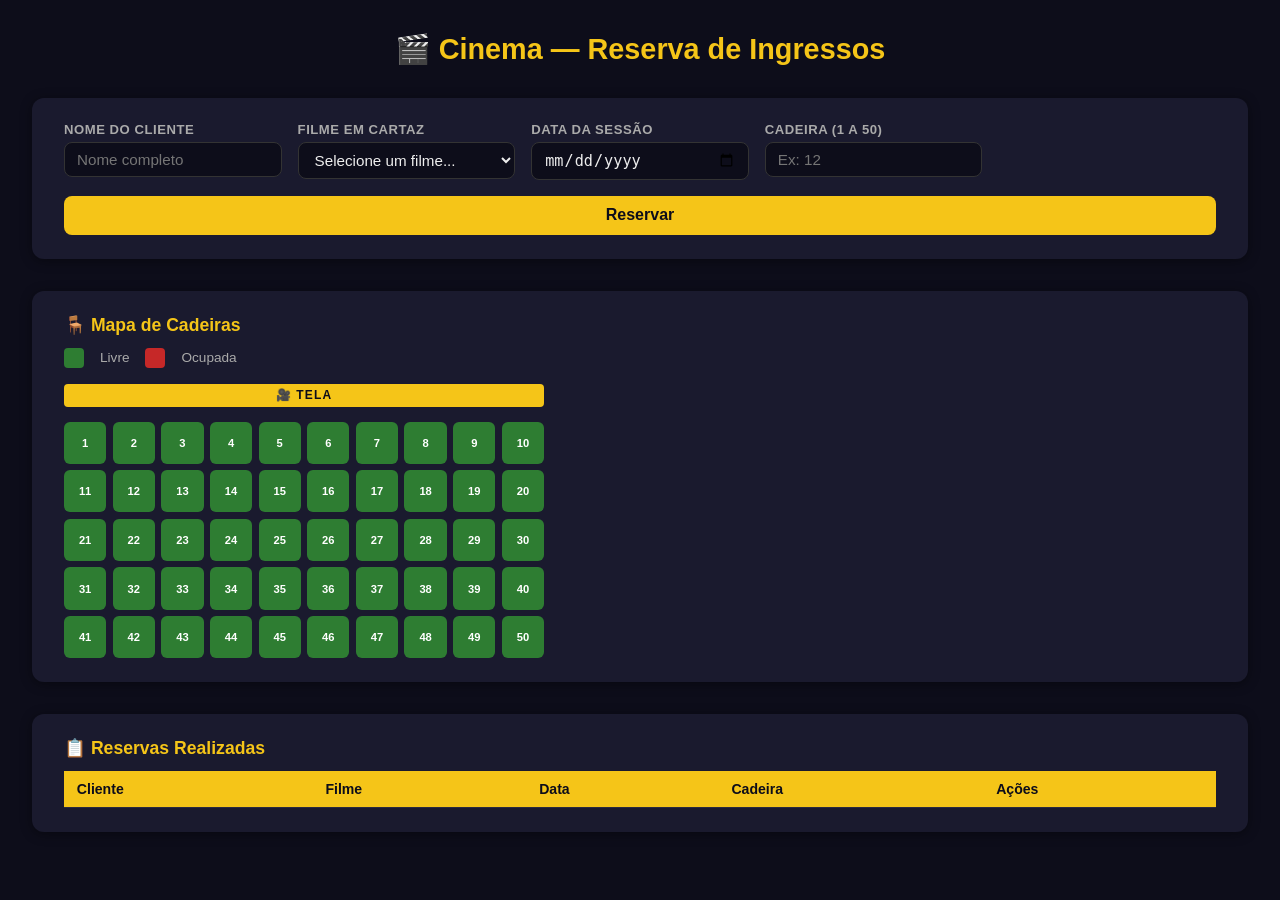
==== atividade 13/index.html @ d54ff1d9 "feat: adiciona atividade 13 - reserva de cinema" ====
<!DOCTYPE html>
<html lang="pt-BR">
<head>
  <meta charset="UTF-8" />
  <meta name="viewport" content="width=device-width, initial-scale=1.0"/>
  <title>Cinema — Reserva de Ingressos</title>
  <link rel="stylesheet" href="style.css" />
</head>
<body>

  <h1>🎬 Cinema — Reserva de Ingressos</h1>

  <!-- ===== FORMULÁRIO DE RESERVA ===== -->
  <form id="form-reserva">
    <div class="form-group">
      <label for="nome">Nome do Cliente</label>
      <input type="text" id="nome" placeholder="Nome completo" required />
    </div>

    <div class="form-group">
      <label for="filme">Filme em Cartaz</label>
      <select id="filme" required>
        <option value="">Selecione um filme...</option>
        <option value="Missão Impossível 8">Missão Impossível 8</option>
        <option value="Deadpool & Wolverine">Deadpool & Wolverine</option>
        <option value="Duna: Parte 2">Duna: Parte 2</option>
        <option value="Divertida Mente 2">Divertida Mente 2</option>
        <option value="Alien: Romulus">Alien: Romulus</option>
      </select>
    </div>

    <div class="form-group">
      <label for="data">Data da Sessão</label>
      <input type="date" id="data" required />
    </div>

    <div class="form-group">
      <label for="cadeira">Cadeira (1 a 50)</label>
      <input type="number" id="cadeira" placeholder="Ex: 12" min="1" max="50" required />
    </div>

    <button type="button" class="btn-reservar" id="btn-reservar">Reservar</button>
  </form>

  <!-- ===== MAPA DE CADEIRAS ===== -->
  <div class="mapa-wrapper">
    <h2>🪑 Mapa de Cadeiras</h2>
    <p class="legenda">
      <span class="leg leg-livre"></span> Livre
      <span class="leg leg-ocupada"></span> Ocupada
    </p>
    <div id="mapa-cadeiras"></div>
  </div>

  <!-- ===== TABELA DE RESERVAS ===== -->
  <div class="table-wrapper">
    <h2>📋 Reservas Realizadas</h2>
    <table id="tabela-reservas">
      <thead>
        <tr>
          <th>Cliente</th>
          <th>Filme</th>
          <th>Data</th>
          <th>Cadeira</th>
          <th>Ações</th>
        </tr>
      </thead>
      <tbody id="tbody-reservas"></tbody>
    </table>
  </div>

  <script src="script.js"></script>
</body>
</html>
---- atividade 13/style.css ----
/* ===== RESET & BASE ===== */
*, *::before, *::after {
  box-sizing: border-box;
  margin: 0;
  padding: 0;
}

body {
  font-family: 'Segoe UI', Tahoma, Geneva, Verdana, sans-serif;
  background: #0d0d1a;
  color: #eee;
  padding: 2rem;
  display: flex;
  flex-direction: column;
  gap: 2rem;
}

h1 {
  text-align: center;
  color: #f5c518;
  font-size: 1.8rem;
}

h2 {
  font-size: 1.1rem;
  color: #f5c518;
  margin-bottom: 0.75rem;
}

/* ===== FORMULÁRIO ===== */
form {
  background: #1a1a2e;
  border-radius: 12px;
  padding: 1.5rem 2rem;
  box-shadow: 0 2px 12px rgba(0,0,0,0.4);
  display: grid;
  grid-template-columns: repeat(auto-fit, minmax(200px, 1fr));
  gap: 1rem;
}

.form-group {
  display: flex;
  flex-direction: column;
  gap: 0.3rem;
}

label {
  font-size: 0.82rem;
  font-weight: 600;
  color: #aaa;
  text-transform: uppercase;
  letter-spacing: 0.04em;
}

input,
select {
  padding: 0.5rem 0.75rem;
  border: 1px solid #333;
  border-radius: 8px;
  font-size: 0.95rem;
  background: #0d0d1a;
  color: #eee;
  outline: none;
  transition: border-color 0.2s;
}

input:focus,
select:focus {
  border-color: #f5c518;
}

.btn-reservar {
  grid-column: 1 / -1;
  padding: 0.65rem;
  background: #f5c518;
  color: #0d0d1a;
  border: none;
  border-radius: 8px;
  font-size: 1rem;
  font-weight: 700;
  cursor: pointer;
  transition: background 0.2s;
}

.btn-reservar:hover {
  background: #d4a800;
}

/* ===== MAPA DE CADEIRAS ===== */
.mapa-wrapper {
  background: #1a1a2e;
  border-radius: 12px;
  padding: 1.5rem 2rem;
  box-shadow: 0 2px 12px rgba(0,0,0,0.4);
}

.legenda {
  display: flex;
  align-items: center;
  gap: 1rem;
  font-size: 0.85rem;
  color: #aaa;
  margin-bottom: 1rem;
}

.leg {
  display: inline-block;
  width: 20px;
  height: 20px;
  border-radius: 4px;
}

.leg-livre   { background: #2e7d32; }
.leg-ocupada { background: #c62828; }

#mapa-cadeiras {
  display: grid;
  grid-template-columns: repeat(10, 1fr);
  gap: 0.4rem;
  max-width: 480px;
}

/* Cada cadeira é um botão */
.cadeira {
  aspect-ratio: 1;
  border: none;
  border-radius: 6px;
  font-size: 0.7rem;
  font-weight: 700;
  cursor: pointer;
  background: #2e7d32;
  color: #fff;
  transition: transform 0.1s, opacity 0.2s;
}

.cadeira:hover {
  transform: scale(1.1);
  opacity: 0.85;
}

.cadeira.ocupada {
  background: #c62828;
  cursor: not-allowed;
}

/* Tela do cinema */
.tela {
  grid-column: 1 / -1;
  text-align: center;
  background: #f5c518;
  color: #0d0d1a;
  border-radius: 4px;
  padding: 0.3rem;
  font-size: 0.75rem;
  font-weight: 700;
  letter-spacing: 0.1em;
  margin-bottom: 0.5rem;
}

/* ===== TABELA ===== */
.table-wrapper {
  background: #1a1a2e;
  border-radius: 12px;
  padding: 1.5rem 2rem;
  box-shadow: 0 2px 12px rgba(0,0,0,0.4);
  overflow-x: auto;
}

table {
  width: 100%;
  border-collapse: collapse;
  font-size: 0.88rem;
}

thead tr {
  background: #f5c518;
  color: #0d0d1a;
}

th, td {
  padding: 0.6rem 0.8rem;
  text-align: left;
  border-bottom: 1px solid #2a2a3e;
  white-space: nowrap;
}

tbody tr:hover {
  background: #22223a;
}

/* ===== BOTÕES DE AÇÃO ===== */
.btn-editar,
.btn-excluir {
  padding: 0.3rem 0.7rem;
  border: none;
  border-radius: 6px;
  font-size: 0.8rem;
  font-weight: 600;
  cursor: pointer;
  margin-right: 4px;
  transition: opacity 0.2s;
}

.btn-editar  { background: #f5a623; color: #fff; }
.btn-excluir { background: #e53935; color: #fff; }

.btn-editar:hover,
.btn-excluir:hover {
  opacity: 0.8;
}

/* ===== RESPONSIVO ===== */
@media (max-width: 500px) {
  #mapa-cadeiras { grid-template-columns: repeat(5, 1fr); }
}
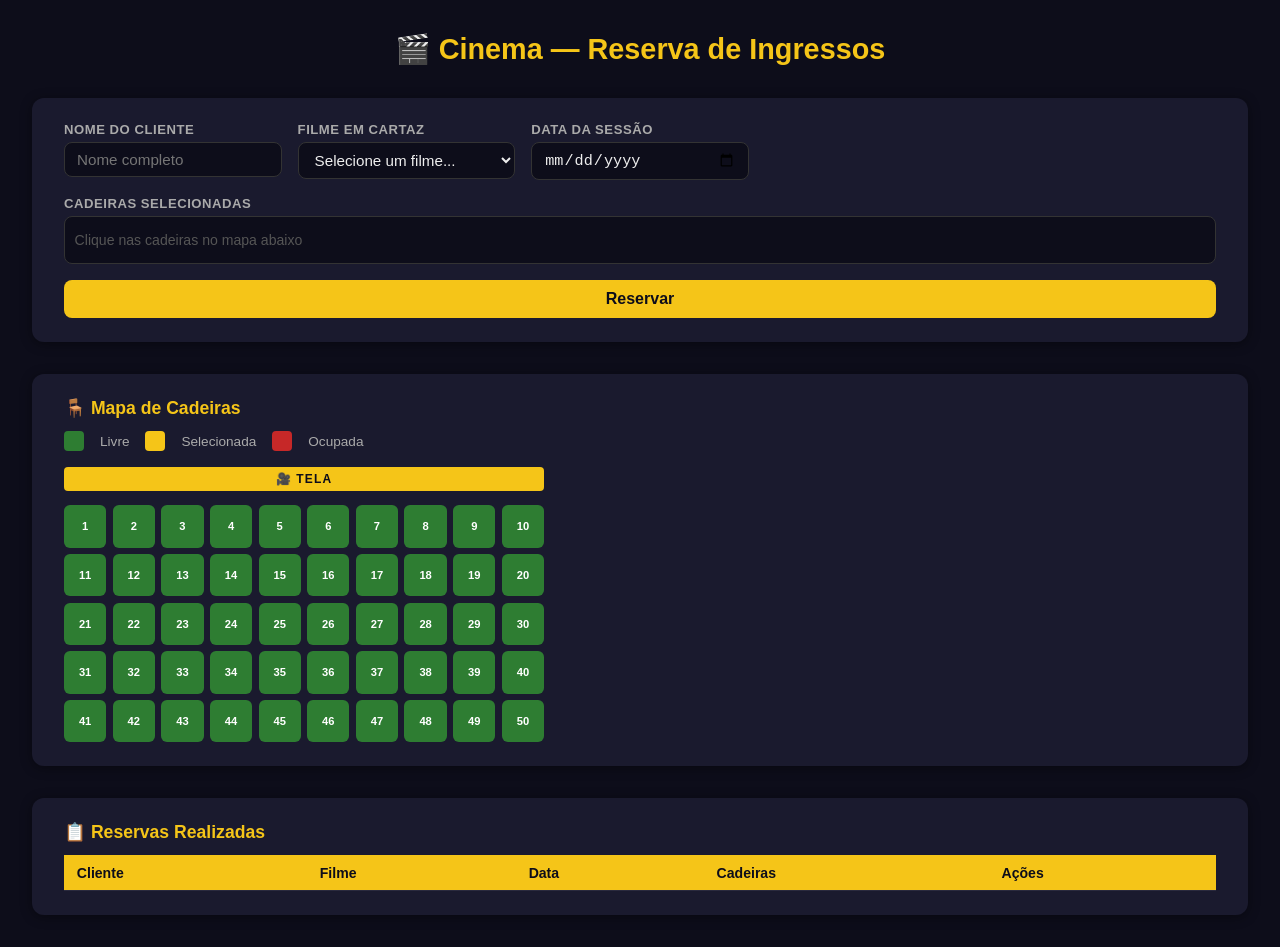
==== commit e9543efa: "feat: tipo de ingresso individual por cadeira (inteira/estudante)" ====
--- a/atividade 13/index.html
+++ b/atividade 13/index.html
@@ -10,7 +10,6 @@
 
   <h1>🎬 Cinema — Reserva de Ingressos</h1>
 
-  <!-- ===== FORMULÁRIO DE RESERVA ===== -->
   <form id="form-reserva">
     <div class="form-group">
       <label for="nome">Nome do Cliente</label>
@@ -34,25 +33,29 @@
       <input type="date" id="data" required />
     </div>
 
-    <div class="form-group">
-      <label for="cadeira">Cadeira (1 a 50)</label>
-      <input type="number" id="cadeira" placeholder="Ex: 12" min="1" max="50" required />
+    <!-- Cada cadeira selecionada aparece aqui com seu próprio select de tipo -->
+    <div class="form-group full-width">
+      <label>Cadeiras Selecionadas</label>
+      <div id="cadeiras-selecionadas" class="tags-box">
+        <span class="placeholder-tag">Clique nas cadeiras no mapa abaixo</span>
+      </div>
     </div>
 
     <button type="button" class="btn-reservar" id="btn-reservar">Reservar</button>
   </form>
 
-  <!-- ===== MAPA DE CADEIRAS ===== -->
+  <!-- MAPA -->
   <div class="mapa-wrapper">
     <h2>🪑 Mapa de Cadeiras</h2>
     <p class="legenda">
       <span class="leg leg-livre"></span> Livre
+      <span class="leg leg-selecionada"></span> Selecionada
       <span class="leg leg-ocupada"></span> Ocupada
     </p>
     <div id="mapa-cadeiras"></div>
   </div>
 
-  <!-- ===== TABELA DE RESERVAS ===== -->
+  <!-- TABELA -->
   <div class="table-wrapper">
     <h2>📋 Reservas Realizadas</h2>
     <table id="tabela-reservas">
@@ -61,7 +64,7 @@
           <th>Cliente</th>
           <th>Filme</th>
           <th>Data</th>
-          <th>Cadeira</th>
+          <th>Cadeiras</th>
           <th>Ações</th>
         </tr>
       </thead>
--- a/atividade 13/style.css
+++ b/atividade 13/style.css
@@ -1,9 +1,5 @@
 /* ===== RESET & BASE ===== */
-*, *::before, *::after {
-  box-sizing: border-box;
-  margin: 0;
-  padding: 0;
-}
+*, *::before, *::after { box-sizing: border-box; margin: 0; padding: 0; }
 
 body {
   font-family: 'Segoe UI', Tahoma, Geneva, Verdana, sans-serif;
@@ -15,17 +11,8 @@
   gap: 2rem;
 }
 
-h1 {
-  text-align: center;
-  color: #f5c518;
-  font-size: 1.8rem;
-}
-
-h2 {
-  font-size: 1.1rem;
-  color: #f5c518;
-  margin-bottom: 0.75rem;
-}
+h1 { text-align: center; color: #f5c518; font-size: 1.8rem; }
+h2 { font-size: 1.1rem; color: #f5c518; margin-bottom: 0.75rem; }
 
 /* ===== FORMULÁRIO ===== */
 form {
@@ -38,11 +25,8 @@
   gap: 1rem;
 }
 
-.form-group {
-  display: flex;
-  flex-direction: column;
-  gap: 0.3rem;
-}
+.form-group { display: flex; flex-direction: column; gap: 0.3rem; }
+.full-width { grid-column: 1 / -1; }
 
 label {
   font-size: 0.82rem;
@@ -52,8 +36,7 @@
   letter-spacing: 0.04em;
 }
 
-input,
-select {
+input, select {
   padding: 0.5rem 0.75rem;
   border: 1px solid #333;
   border-radius: 8px;
@@ -64,10 +47,7 @@
   transition: border-color 0.2s;
 }
 
-input:focus,
-select:focus {
-  border-color: #f5c518;
-}
+input:focus, select:focus { border-color: #f5c518; }
 
 .btn-reservar {
   grid-column: 1 / -1;
@@ -81,12 +61,58 @@
   cursor: pointer;
   transition: background 0.2s;
 }
-
-.btn-reservar:hover {
-  background: #d4a800;
-}
-
-/* ===== MAPA DE CADEIRAS ===== */
+.btn-reservar:hover { background: #d4a800; }
+
+/* ===== TAGS COM TIPO POR CADEIRA ===== */
+.tags-box {
+  min-height: 48px;
+  background: #0d0d1a;
+  border: 1px solid #333;
+  border-radius: 8px;
+  padding: 0.5rem 0.6rem;
+  display: flex;
+  flex-wrap: wrap;
+  gap: 0.5rem;
+  align-items: center;
+}
+
+.placeholder-tag { color: #555; font-size: 0.88rem; }
+
+/* Cada tag agrupa número da cadeira + select de tipo + botão remover */
+.tag {
+  display: flex;
+  align-items: center;
+  gap: 0.4rem;
+  background: #22223a;
+  border: 1px solid #f5c518;
+  border-radius: 8px;
+  padding: 0.3rem 0.5rem;
+  font-size: 0.82rem;
+  font-weight: 700;
+}
+
+.tag-num { color: #f5c518; }
+
+.tag select {
+  padding: 0.15rem 0.4rem;
+  font-size: 0.78rem;
+  border-radius: 6px;
+  border: 1px solid #555;
+  background: #0d0d1a;
+  color: #eee;
+}
+
+.tag-remove {
+  background: none;
+  border: none;
+  color: #e53935;
+  font-size: 1rem;
+  cursor: pointer;
+  line-height: 1;
+  padding: 0;
+}
+
+/* ===== MAPA ===== */
 .mapa-wrapper {
   background: #1a1a2e;
   border-radius: 12px;
@@ -103,15 +129,10 @@
   margin-bottom: 1rem;
 }
 
-.leg {
-  display: inline-block;
-  width: 20px;
-  height: 20px;
-  border-radius: 4px;
-}
-
-.leg-livre   { background: #2e7d32; }
-.leg-ocupada { background: #c62828; }
+.leg { display: inline-block; width: 20px; height: 20px; border-radius: 4px; }
+.leg-livre       { background: #2e7d32; }
+.leg-selecionada { background: #f5c518; }
+.leg-ocupada     { background: #c62828; }
 
 #mapa-cadeiras {
   display: grid;
@@ -120,30 +141,6 @@
   max-width: 480px;
 }
 
-/* Cada cadeira é um botão */
-.cadeira {
-  aspect-ratio: 1;
-  border: none;
-  border-radius: 6px;
-  font-size: 0.7rem;
-  font-weight: 700;
-  cursor: pointer;
-  background: #2e7d32;
-  color: #fff;
-  transition: transform 0.1s, opacity 0.2s;
-}
-
-.cadeira:hover {
-  transform: scale(1.1);
-  opacity: 0.85;
-}
-
-.cadeira.ocupada {
-  background: #c62828;
-  cursor: not-allowed;
-}
-
-/* Tela do cinema */
 .tela {
   grid-column: 1 / -1;
   text-align: center;
@@ -157,6 +154,21 @@
   margin-bottom: 0.5rem;
 }
 
+.cadeira {
+  aspect-ratio: 1;
+  border: none;
+  border-radius: 6px;
+  font-size: 0.7rem;
+  font-weight: 700;
+  cursor: pointer;
+  background: #2e7d32;
+  color: #fff;
+  transition: transform 0.1s;
+}
+.cadeira:hover         { transform: scale(1.1); }
+.cadeira.selecionada   { background: #f5c518; color: #0d0d1a; }
+.cadeira.ocupada       { background: #c62828; cursor: not-allowed; }
+
 /* ===== TABELA ===== */
 .table-wrapper {
   background: #1a1a2e;
@@ -166,31 +178,26 @@
   overflow-x: auto;
 }
 
-table {
-  width: 100%;
-  border-collapse: collapse;
-  font-size: 0.88rem;
-}
-
-thead tr {
-  background: #f5c518;
-  color: #0d0d1a;
-}
+table { width: 100%; border-collapse: collapse; font-size: 0.88rem; }
+thead tr { background: #f5c518; color: #0d0d1a; }
 
 th, td {
   padding: 0.6rem 0.8rem;
   text-align: left;
   border-bottom: 1px solid #2a2a3e;
-  white-space: nowrap;
-}
-
-tbody tr:hover {
-  background: #22223a;
-}
+}
+
+tbody tr:hover { background: #22223a; }
+
+/* Lista de cadeiras dentro da célula */
+.lista-cadeiras { display: flex; flex-direction: column; gap: 0.2rem; }
+
+.item-cadeira { font-size: 0.82rem; }
+.tipo-inteira  { color: #f5c518; font-weight: 700; }
+.tipo-estudante{ color: #4fc3f7; font-weight: 700; }
 
 /* ===== BOTÕES DE AÇÃO ===== */
-.btn-editar,
-.btn-excluir {
+.btn-editar, .btn-excluir {
   padding: 0.3rem 0.7rem;
   border: none;
   border-radius: 6px;
@@ -200,16 +207,10 @@
   margin-right: 4px;
   transition: opacity 0.2s;
 }
-
 .btn-editar  { background: #f5a623; color: #fff; }
 .btn-excluir { background: #e53935; color: #fff; }
-
-.btn-editar:hover,
-.btn-excluir:hover {
-  opacity: 0.8;
-}
-
-/* ===== RESPONSIVO ===== */
+.btn-editar:hover, .btn-excluir:hover { opacity: 0.8; }
+
 @media (max-width: 500px) {
   #mapa-cadeiras { grid-template-columns: repeat(5, 1fr); }
 }
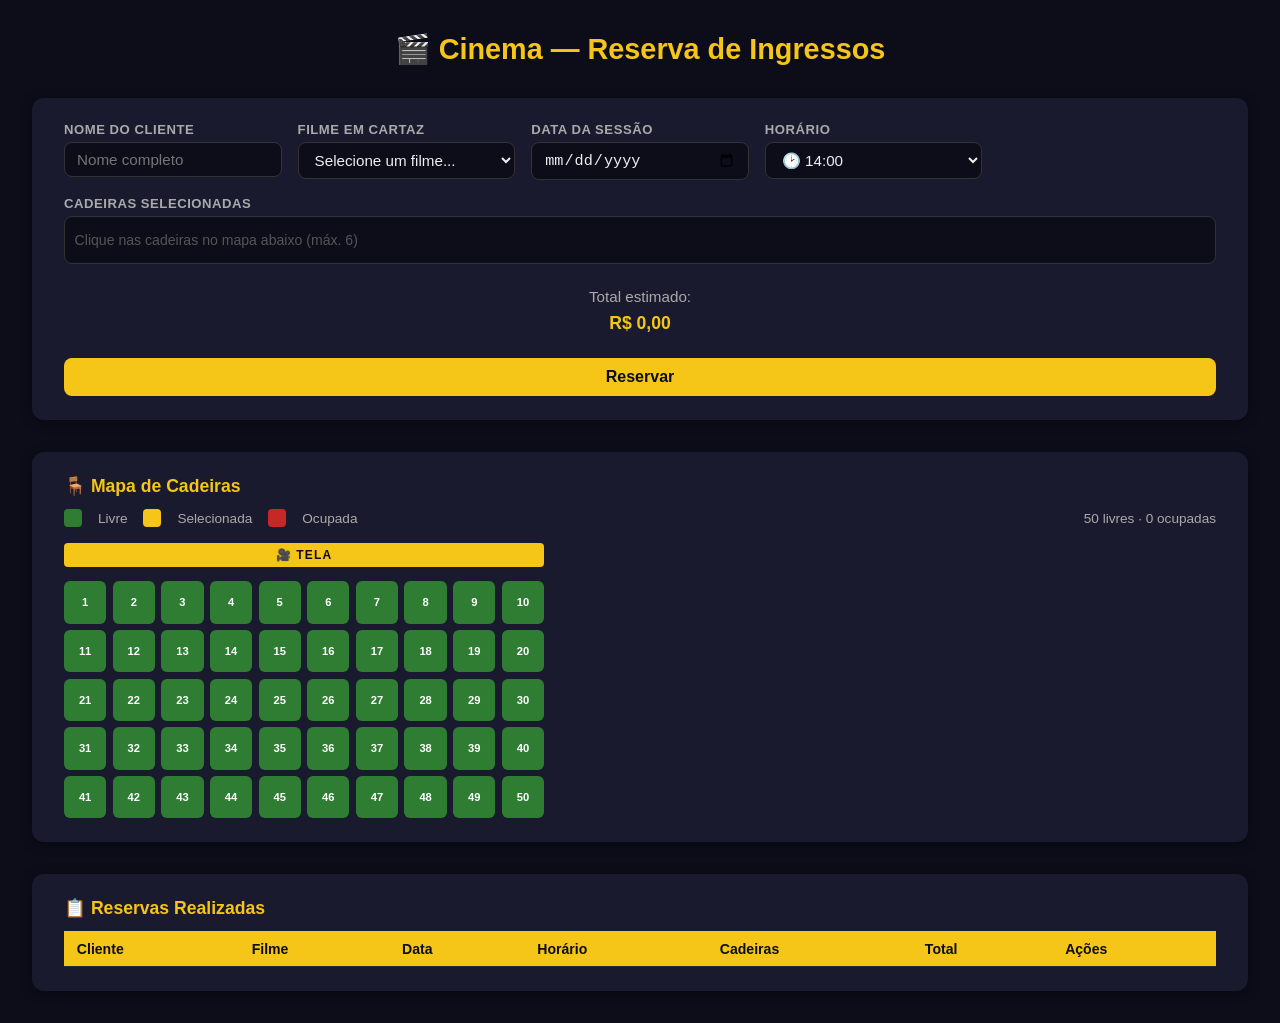
==== commit 8cd381d2: "feat: melhorias completas - total, limite, sessões, tooltip, horário, localStorage" ====
--- a/atividade 13/index.html
+++ b/atividade 13/index.html
@@ -33,12 +33,26 @@
       <input type="date" id="data" required />
     </div>
 
-    <!-- Cada cadeira selecionada aparece aqui com seu próprio select de tipo -->
+    <div class="form-group">
+      <label for="horario">Horário</label>
+      <select id="horario" required>
+        <option value="14:00">🕑 14:00</option>
+        <option value="17:00">🕔 17:00</option>
+        <option value="20:00">🕗 20:00</option>
+      </select>
+    </div>
+
+    <!-- Cadeiras selecionadas com tipo e total -->
     <div class="form-group full-width">
-      <label>Cadeiras Selecionadas</label>
+      <label>Cadeiras Selecionadas <span id="contador-sel" class="contador-sel"></span></label>
       <div id="cadeiras-selecionadas" class="tags-box">
-        <span class="placeholder-tag">Clique nas cadeiras no mapa abaixo</span>
+        <span class="placeholder-tag">Clique nas cadeiras no mapa abaixo (máx. 6)</span>
       </div>
+    </div>
+
+    <div class="form-group full-width total-box">
+      <span>Total estimado:</span>
+      <strong id="total-valor">R$ 0,00</strong>
     </div>
 
     <button type="button" class="btn-reservar" id="btn-reservar">Reservar</button>
@@ -47,12 +61,17 @@
   <!-- MAPA -->
   <div class="mapa-wrapper">
     <h2>🪑 Mapa de Cadeiras</h2>
-    <p class="legenda">
-      <span class="leg leg-livre"></span> Livre
-      <span class="leg leg-selecionada"></span> Selecionada
-      <span class="leg leg-ocupada"></span> Ocupada
-    </p>
+    <div class="mapa-info">
+      <p class="legenda">
+        <span class="leg leg-livre"></span> Livre
+        <span class="leg leg-selecionada"></span> Selecionada
+        <span class="leg leg-ocupada"></span> Ocupada
+      </p>
+      <p id="contador-mapa" class="contador-mapa">50 livres · 0 ocupadas</p>
+    </div>
     <div id="mapa-cadeiras"></div>
+    <!-- Tooltip -->
+    <div id="tooltip" class="tooltip"></div>
   </div>
 
   <!-- TABELA -->
@@ -64,7 +83,9 @@
           <th>Cliente</th>
           <th>Filme</th>
           <th>Data</th>
+          <th>Horário</th>
           <th>Cadeiras</th>
+          <th>Total</th>
           <th>Ações</th>
         </tr>
       </thead>
--- a/atividade 13/style.css
+++ b/atividade 13/style.css
@@ -26,7 +26,7 @@
 }
 
 .form-group { display: flex; flex-direction: column; gap: 0.3rem; }
-.full-width { grid-column: 1 / -1; }
+.full-width  { grid-column: 1 / -1; }
 
 label {
   font-size: 0.82rem;
@@ -36,6 +36,12 @@
   letter-spacing: 0.04em;
 }
 
+.contador-sel {
+  color: #f5c518;
+  font-size: 0.78rem;
+  margin-left: 0.4rem;
+}
+
 input, select {
   padding: 0.5rem 0.75rem;
   border: 1px solid #333;
@@ -46,8 +52,18 @@
   outline: none;
   transition: border-color 0.2s;
 }
-
 input:focus, select:focus { border-color: #f5c518; }
+
+/* Total estimado */
+.total-box {
+  display: flex;
+  align-items: center;
+  gap: 0.5rem;
+  font-size: 0.95rem;
+  color: #aaa;
+  padding: 0.5rem 0;
+}
+.total-box strong { color: #f5c518; font-size: 1.1rem; }
 
 .btn-reservar {
   grid-column: 1 / -1;
@@ -78,7 +94,6 @@
 
 .placeholder-tag { color: #555; font-size: 0.88rem; }
 
-/* Cada tag agrupa número da cadeira + select de tipo + botão remover */
 .tag {
   display: flex;
   align-items: center;
@@ -118,6 +133,16 @@
   border-radius: 12px;
   padding: 1.5rem 2rem;
   box-shadow: 0 2px 12px rgba(0,0,0,0.4);
+  position: relative;
+}
+
+.mapa-info {
+  display: flex;
+  justify-content: space-between;
+  align-items: center;
+  margin-bottom: 1rem;
+  flex-wrap: wrap;
+  gap: 0.5rem;
 }
 
 .legenda {
@@ -126,10 +151,14 @@
   gap: 1rem;
   font-size: 0.85rem;
   color: #aaa;
-  margin-bottom: 1rem;
-}
-
-.leg { display: inline-block; width: 20px; height: 20px; border-radius: 4px; }
+}
+
+.contador-mapa {
+  font-size: 0.85rem;
+  color: #aaa;
+}
+
+.leg { display: inline-block; width: 18px; height: 18px; border-radius: 4px; }
 .leg-livre       { background: #2e7d32; }
 .leg-selecionada { background: #f5c518; }
 .leg-ocupada     { background: #c62828; }
@@ -164,10 +193,29 @@
   background: #2e7d32;
   color: #fff;
   transition: transform 0.1s;
-}
-.cadeira:hover         { transform: scale(1.1); }
+  position: relative;
+}
+.cadeira:hover         { transform: scale(1.15); }
 .cadeira.selecionada   { background: #f5c518; color: #0d0d1a; }
 .cadeira.ocupada       { background: #c62828; cursor: not-allowed; }
+.cadeira.ocupada:hover { transform: none; }
+
+/* ===== TOOLTIP ===== */
+.tooltip {
+  position: fixed;
+  background: #22223a;
+  border: 1px solid #f5c518;
+  color: #eee;
+  padding: 0.3rem 0.6rem;
+  border-radius: 6px;
+  font-size: 0.78rem;
+  pointer-events: none;
+  opacity: 0;
+  transition: opacity 0.15s;
+  z-index: 999;
+  white-space: nowrap;
+}
+.tooltip.visivel { opacity: 1; }
 
 /* ===== TABELA ===== */
 .table-wrapper {
@@ -189,12 +237,11 @@
 
 tbody tr:hover { background: #22223a; }
 
-/* Lista de cadeiras dentro da célula */
 .lista-cadeiras { display: flex; flex-direction: column; gap: 0.2rem; }
-
-.item-cadeira { font-size: 0.82rem; }
-.tipo-inteira  { color: #f5c518; font-weight: 700; }
-.tipo-estudante{ color: #4fc3f7; font-weight: 700; }
+.item-cadeira   { font-size: 0.82rem; }
+.tipo-inteira   { color: #f5c518; font-weight: 700; }
+.tipo-estudante { color: #4fc3f7; font-weight: 700; }
+.total-cell     { color: #7ed321; font-weight: 700; }
 
 /* ===== BOTÕES DE AÇÃO ===== */
 .btn-editar, .btn-excluir {
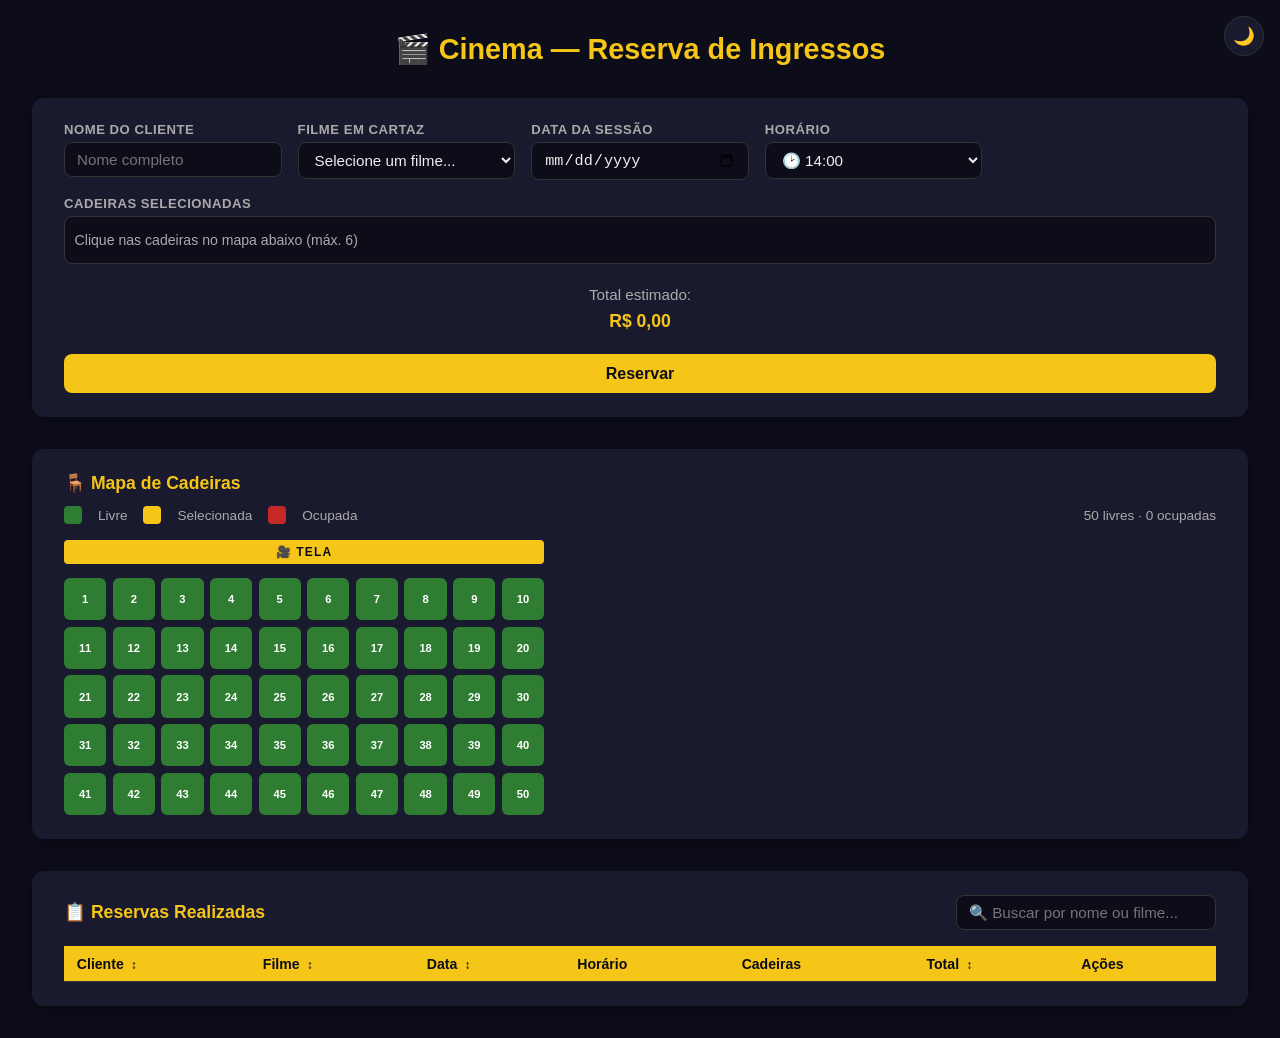
==== commit 7e4d8238: "feat: modal comprovante, filtro, ordenação, confirmação, tema claro/escuro, animação" ====
--- a/atividade 13/index.html
+++ b/atividade 13/index.html
@@ -1,5 +1,5 @@
 <!DOCTYPE html>
-<html lang="pt-BR">
+<html lang="pt-BR" data-theme="dark">
 <head>
   <meta charset="UTF-8" />
   <meta name="viewport" content="width=device-width, initial-scale=1.0"/>
@@ -8,14 +8,17 @@
 </head>
 <body>
 
+  <!-- Botão tema -->
+  <button id="btn-tema" title="Alternar tema">🌙</button>
+
   <h1>🎬 Cinema — Reserva de Ingressos</h1>
 
+  <!-- ===== FORMULÁRIO ===== -->
   <form id="form-reserva">
     <div class="form-group">
       <label for="nome">Nome do Cliente</label>
       <input type="text" id="nome" placeholder="Nome completo" required />
     </div>
-
     <div class="form-group">
       <label for="filme">Filme em Cartaz</label>
       <select id="filme" required>
@@ -27,12 +30,10 @@
         <option value="Alien: Romulus">Alien: Romulus</option>
       </select>
     </div>
-
     <div class="form-group">
       <label for="data">Data da Sessão</label>
       <input type="date" id="data" required />
     </div>
-
     <div class="form-group">
       <label for="horario">Horário</label>
       <select id="horario" required>
@@ -41,24 +42,20 @@
         <option value="20:00">🕗 20:00</option>
       </select>
     </div>
-
-    <!-- Cadeiras selecionadas com tipo e total -->
     <div class="form-group full-width">
       <label>Cadeiras Selecionadas <span id="contador-sel" class="contador-sel"></span></label>
       <div id="cadeiras-selecionadas" class="tags-box">
         <span class="placeholder-tag">Clique nas cadeiras no mapa abaixo (máx. 6)</span>
       </div>
     </div>
-
     <div class="form-group full-width total-box">
       <span>Total estimado:</span>
       <strong id="total-valor">R$ 0,00</strong>
     </div>
-
     <button type="button" class="btn-reservar" id="btn-reservar">Reservar</button>
   </form>
 
-  <!-- MAPA -->
+  <!-- ===== MAPA ===== -->
   <div class="mapa-wrapper">
     <h2>🪑 Mapa de Cadeiras</h2>
     <div class="mapa-info">
@@ -70,22 +67,24 @@
       <p id="contador-mapa" class="contador-mapa">50 livres · 0 ocupadas</p>
     </div>
     <div id="mapa-cadeiras"></div>
-    <!-- Tooltip -->
     <div id="tooltip" class="tooltip"></div>
   </div>
 
-  <!-- TABELA -->
+  <!-- ===== TABELA ===== -->
   <div class="table-wrapper">
-    <h2>📋 Reservas Realizadas</h2>
+    <div class="table-header">
+      <h2>📋 Reservas Realizadas</h2>
+      <input type="text" id="filtro" placeholder="🔍 Buscar por nome ou filme..." class="input-filtro" />
+    </div>
     <table id="tabela-reservas">
       <thead>
         <tr>
-          <th>Cliente</th>
-          <th>Filme</th>
-          <th>Data</th>
-          <th>Horário</th>
-          <th>Cadeiras</th>
-          <th>Total</th>
+          <th data-col="0" class="sortable">Cliente <span class="sort-icon">↕</span></th>
+          <th data-col="1" class="sortable">Filme <span class="sort-icon">↕</span></th>
+          <th data-col="2" class="sortable">Data <span class="sort-icon">↕</span></th>
+          <th data-col="3">Horário</th>
+          <th data-col="4">Cadeiras</th>
+          <th data-col="5" class="sortable">Total <span class="sort-icon">↕</span></th>
           <th>Ações</th>
         </tr>
       </thead>
@@ -93,6 +92,17 @@
     </table>
   </div>
 
+  <!-- ===== MODAL COMPROVANTE ===== -->
+  <div id="modal-overlay" class="modal-overlay hidden">
+    <div class="modal">
+      <div id="modal-conteudo" class="modal-conteudo"></div>
+      <div class="modal-acoes">
+        <button id="btn-imprimir" class="btn-imprimir">🖨️ Imprimir</button>
+        <button id="btn-fechar"   class="btn-fechar">Fechar</button>
+      </div>
+    </div>
+  </div>
+
   <script src="script.js"></script>
 </body>
 </html>
--- a/atividade 13/style.css
+++ b/atividade 13/style.css
@@ -1,25 +1,74 @@
-/* ===== RESET & BASE ===== */
+/* ===== TEMAS ===== */
+:root {
+  --bg:        #0d0d1a;
+  --surface:   #1a1a2e;
+  --surface2:  #22223a;
+  --border:    #333;
+  --text:      #eee;
+  --muted:     #aaa;
+  --accent:    #f5c518;
+  --accent-dk: #d4a800;
+  --green:     #2e7d32;
+  --red:       #c62828;
+  --blue:      #4fc3f7;
+  --shadow:    rgba(0,0,0,0.4);
+}
+
+[data-theme="light"] {
+  --bg:        #f0f0f0;
+  --surface:   #ffffff;
+  --surface2:  #f5f5f5;
+  --border:    #ccc;
+  --text:      #222;
+  --muted:     #666;
+  --accent:    #e6a800;
+  --accent-dk: #b88000;
+  --green:     #2e7d32;
+  --red:       #c62828;
+  --blue:      #1565c0;
+  --shadow:    rgba(0,0,0,0.12);
+}
+
+/* ===== RESET ===== */
 *, *::before, *::after { box-sizing: border-box; margin: 0; padding: 0; }
 
 body {
   font-family: 'Segoe UI', Tahoma, Geneva, Verdana, sans-serif;
-  background: #0d0d1a;
-  color: #eee;
+  background: var(--bg);
+  color: var(--text);
   padding: 2rem;
   display: flex;
   flex-direction: column;
   gap: 2rem;
-}
-
-h1 { text-align: center; color: #f5c518; font-size: 1.8rem; }
-h2 { font-size: 1.1rem; color: #f5c518; margin-bottom: 0.75rem; }
+  transition: background 0.3s, color 0.3s;
+}
+
+h1 { text-align: center; color: var(--accent); font-size: 1.8rem; }
+h2 { font-size: 1.1rem; color: var(--accent); margin-bottom: 0.75rem; }
+
+/* ===== BOTÃO TEMA ===== */
+#btn-tema {
+  position: fixed;
+  top: 1rem;
+  right: 1rem;
+  background: var(--surface);
+  border: 1px solid var(--border);
+  border-radius: 50%;
+  width: 40px;
+  height: 40px;
+  font-size: 1.1rem;
+  cursor: pointer;
+  z-index: 100;
+  transition: background 0.2s;
+}
+#btn-tema:hover { background: var(--surface2); }
 
 /* ===== FORMULÁRIO ===== */
 form {
-  background: #1a1a2e;
+  background: var(--surface);
   border-radius: 12px;
   padding: 1.5rem 2rem;
-  box-shadow: 0 2px 12px rgba(0,0,0,0.4);
+  box-shadow: 0 2px 12px var(--shadow);
   display: grid;
   grid-template-columns: repeat(auto-fit, minmax(200px, 1fr));
   gap: 1rem;
@@ -31,44 +80,39 @@
 label {
   font-size: 0.82rem;
   font-weight: 600;
-  color: #aaa;
+  color: var(--muted);
   text-transform: uppercase;
   letter-spacing: 0.04em;
 }
 
-.contador-sel {
-  color: #f5c518;
-  font-size: 0.78rem;
-  margin-left: 0.4rem;
-}
+.contador-sel { color: var(--accent); font-size: 0.78rem; margin-left: 0.4rem; }
 
 input, select {
   padding: 0.5rem 0.75rem;
-  border: 1px solid #333;
+  border: 1px solid var(--border);
   border-radius: 8px;
   font-size: 0.95rem;
-  background: #0d0d1a;
-  color: #eee;
+  background: var(--bg);
+  color: var(--text);
   outline: none;
   transition: border-color 0.2s;
 }
-input:focus, select:focus { border-color: #f5c518; }
-
-/* Total estimado */
+input:focus, select:focus { border-color: var(--accent); }
+
 .total-box {
   display: flex;
   align-items: center;
   gap: 0.5rem;
   font-size: 0.95rem;
-  color: #aaa;
-  padding: 0.5rem 0;
-}
-.total-box strong { color: #f5c518; font-size: 1.1rem; }
+  color: var(--muted);
+  padding: 0.4rem 0;
+}
+.total-box strong { color: var(--accent); font-size: 1.1rem; }
 
 .btn-reservar {
   grid-column: 1 / -1;
   padding: 0.65rem;
-  background: #f5c518;
+  background: var(--accent);
   color: #0d0d1a;
   border: none;
   border-radius: 8px;
@@ -77,13 +121,13 @@
   cursor: pointer;
   transition: background 0.2s;
 }
-.btn-reservar:hover { background: #d4a800; }
-
-/* ===== TAGS COM TIPO POR CADEIRA ===== */
+.btn-reservar:hover { background: var(--accent-dk); }
+
+/* ===== TAGS ===== */
 .tags-box {
   min-height: 48px;
-  background: #0d0d1a;
-  border: 1px solid #333;
+  background: var(--bg);
+  border: 1px solid var(--border);
   border-radius: 8px;
   padding: 0.5rem 0.6rem;
   display: flex;
@@ -91,36 +135,32 @@
   gap: 0.5rem;
   align-items: center;
 }
-
-.placeholder-tag { color: #555; font-size: 0.88rem; }
+.placeholder-tag { color: var(--muted); font-size: 0.88rem; }
 
 .tag {
   display: flex;
   align-items: center;
   gap: 0.4rem;
-  background: #22223a;
-  border: 1px solid #f5c518;
+  background: var(--surface2);
+  border: 1px solid var(--accent);
   border-radius: 8px;
   padding: 0.3rem 0.5rem;
   font-size: 0.82rem;
   font-weight: 700;
 }
-
-.tag-num { color: #f5c518; }
-
+.tag-num { color: var(--accent); }
 .tag select {
   padding: 0.15rem 0.4rem;
   font-size: 0.78rem;
   border-radius: 6px;
-  border: 1px solid #555;
-  background: #0d0d1a;
-  color: #eee;
-}
-
+  border: 1px solid var(--border);
+  background: var(--bg);
+  color: var(--text);
+}
 .tag-remove {
   background: none;
   border: none;
-  color: #e53935;
+  color: var(--red);
   font-size: 1rem;
   cursor: pointer;
   line-height: 1;
@@ -129,13 +169,12 @@
 
 /* ===== MAPA ===== */
 .mapa-wrapper {
-  background: #1a1a2e;
+  background: var(--surface);
   border-radius: 12px;
   padding: 1.5rem 2rem;
-  box-shadow: 0 2px 12px rgba(0,0,0,0.4);
+  box-shadow: 0 2px 12px var(--shadow);
   position: relative;
 }
-
 .mapa-info {
   display: flex;
   justify-content: space-between;
@@ -144,24 +183,13 @@
   flex-wrap: wrap;
   gap: 0.5rem;
 }
-
-.legenda {
-  display: flex;
-  align-items: center;
-  gap: 1rem;
-  font-size: 0.85rem;
-  color: #aaa;
-}
-
-.contador-mapa {
-  font-size: 0.85rem;
-  color: #aaa;
-}
+.legenda { display: flex; align-items: center; gap: 1rem; font-size: 0.85rem; color: var(--muted); }
+.contador-mapa { font-size: 0.85rem; color: var(--muted); }
 
 .leg { display: inline-block; width: 18px; height: 18px; border-radius: 4px; }
-.leg-livre       { background: #2e7d32; }
-.leg-selecionada { background: #f5c518; }
-.leg-ocupada     { background: #c62828; }
+.leg-livre       { background: var(--green); }
+.leg-selecionada { background: var(--accent); }
+.leg-ocupada     { background: var(--red); }
 
 #mapa-cadeiras {
   display: grid;
@@ -169,11 +197,10 @@
   gap: 0.4rem;
   max-width: 480px;
 }
-
 .tela {
   grid-column: 1 / -1;
   text-align: center;
-  background: #f5c518;
+  background: var(--accent);
   color: #0d0d1a;
   border-radius: 4px;
   padding: 0.3rem;
@@ -182,7 +209,6 @@
   letter-spacing: 0.1em;
   margin-bottom: 0.5rem;
 }
-
 .cadeira {
   aspect-ratio: 1;
   border: none;
@@ -190,22 +216,28 @@
   font-size: 0.7rem;
   font-weight: 700;
   cursor: pointer;
-  background: #2e7d32;
+  background: var(--green);
   color: #fff;
   transition: transform 0.1s;
-  position: relative;
 }
 .cadeira:hover         { transform: scale(1.15); }
-.cadeira.selecionada   { background: #f5c518; color: #0d0d1a; }
-.cadeira.ocupada       { background: #c62828; cursor: not-allowed; }
+.cadeira.selecionada   { background: var(--accent); color: #0d0d1a; }
+.cadeira.ocupada       { background: var(--red); cursor: not-allowed; }
 .cadeira.ocupada:hover { transform: none; }
+
+/* Animação de entrada na linha da tabela */
+@keyframes fadeIn {
+  from { opacity: 0; transform: translateY(-6px); }
+  to   { opacity: 1; transform: translateY(0); }
+}
+.linha-nova { animation: fadeIn 0.3s ease; }
 
 /* ===== TOOLTIP ===== */
 .tooltip {
   position: fixed;
-  background: #22223a;
-  border: 1px solid #f5c518;
-  color: #eee;
+  background: var(--surface2);
+  border: 1px solid var(--accent);
+  color: var(--text);
   padding: 0.3rem 0.6rem;
   border-radius: 6px;
   font-size: 0.78rem;
@@ -219,31 +251,45 @@
 
 /* ===== TABELA ===== */
 .table-wrapper {
-  background: #1a1a2e;
+  background: var(--surface);
   border-radius: 12px;
   padding: 1.5rem 2rem;
-  box-shadow: 0 2px 12px rgba(0,0,0,0.4);
+  box-shadow: 0 2px 12px var(--shadow);
   overflow-x: auto;
 }
+.table-header {
+  display: flex;
+  justify-content: space-between;
+  align-items: center;
+  flex-wrap: wrap;
+  gap: 0.75rem;
+  margin-bottom: 1rem;
+}
+.table-header h2 { margin-bottom: 0; }
+.input-filtro { width: 260px; }
 
 table { width: 100%; border-collapse: collapse; font-size: 0.88rem; }
-thead tr { background: #f5c518; color: #0d0d1a; }
+thead tr { background: var(--accent); color: #0d0d1a; }
 
 th, td {
   padding: 0.6rem 0.8rem;
   text-align: left;
-  border-bottom: 1px solid #2a2a3e;
-}
-
-tbody tr:hover { background: #22223a; }
+  border-bottom: 1px solid var(--border);
+}
+tbody tr:hover { background: var(--surface2); }
+tbody tr.oculta { display: none; }
+
+/* Cabeçalho ordenável */
+th.sortable { cursor: pointer; user-select: none; }
+th.sortable:hover { opacity: 0.8; }
+.sort-icon { font-size: 0.75rem; margin-left: 0.2rem; }
 
 .lista-cadeiras { display: flex; flex-direction: column; gap: 0.2rem; }
 .item-cadeira   { font-size: 0.82rem; }
-.tipo-inteira   { color: #f5c518; font-weight: 700; }
-.tipo-estudante { color: #4fc3f7; font-weight: 700; }
+.tipo-inteira   { color: var(--accent); font-weight: 700; }
+.tipo-estudante { color: var(--blue);   font-weight: 700; }
 .total-cell     { color: #7ed321; font-weight: 700; }
 
-/* ===== BOTÕES DE AÇÃO ===== */
 .btn-editar, .btn-excluir {
   padding: 0.3rem 0.7rem;
   border: none;
@@ -258,6 +304,61 @@
 .btn-excluir { background: #e53935; color: #fff; }
 .btn-editar:hover, .btn-excluir:hover { opacity: 0.8; }
 
+/* ===== MODAL ===== */
+.modal-overlay {
+  position: fixed;
+  inset: 0;
+  background: rgba(0,0,0,0.65);
+  display: flex;
+  align-items: center;
+  justify-content: center;
+  z-index: 200;
+}
+.modal-overlay.hidden { display: none; }
+
+.modal {
+  background: var(--surface);
+  border-radius: 12px;
+  padding: 2rem;
+  max-width: 420px;
+  width: 90%;
+  box-shadow: 0 4px 24px var(--shadow);
+}
+.modal-conteudo { margin-bottom: 1.5rem; line-height: 1.7; }
+.modal-conteudo h3 { color: var(--accent); margin-bottom: 0.75rem; font-size: 1.1rem; }
+.modal-conteudo p  { font-size: 0.92rem; color: var(--text); }
+.modal-conteudo .comprovante-cadeiras { margin-top: 0.5rem; }
+.modal-conteudo .item-cadeira { font-size: 0.85rem; }
+
+.modal-acoes { display: flex; gap: 0.75rem; justify-content: flex-end; }
+
+.btn-imprimir {
+  padding: 0.5rem 1rem;
+  background: var(--accent);
+  color: #0d0d1a;
+  border: none;
+  border-radius: 8px;
+  font-weight: 700;
+  cursor: pointer;
+}
+.btn-fechar {
+  padding: 0.5rem 1rem;
+  background: var(--surface2);
+  color: var(--text);
+  border: 1px solid var(--border);
+  border-radius: 8px;
+  font-weight: 600;
+  cursor: pointer;
+}
+
+/* ===== PRINT ===== */
+@media print {
+  body > *:not(.modal-overlay) { display: none !important; }
+  .modal-overlay { position: static; background: none; display: block !important; }
+  .modal { box-shadow: none; }
+  .modal-acoes { display: none; }
+}
+
 @media (max-width: 500px) {
   #mapa-cadeiras { grid-template-columns: repeat(5, 1fr); }
 }
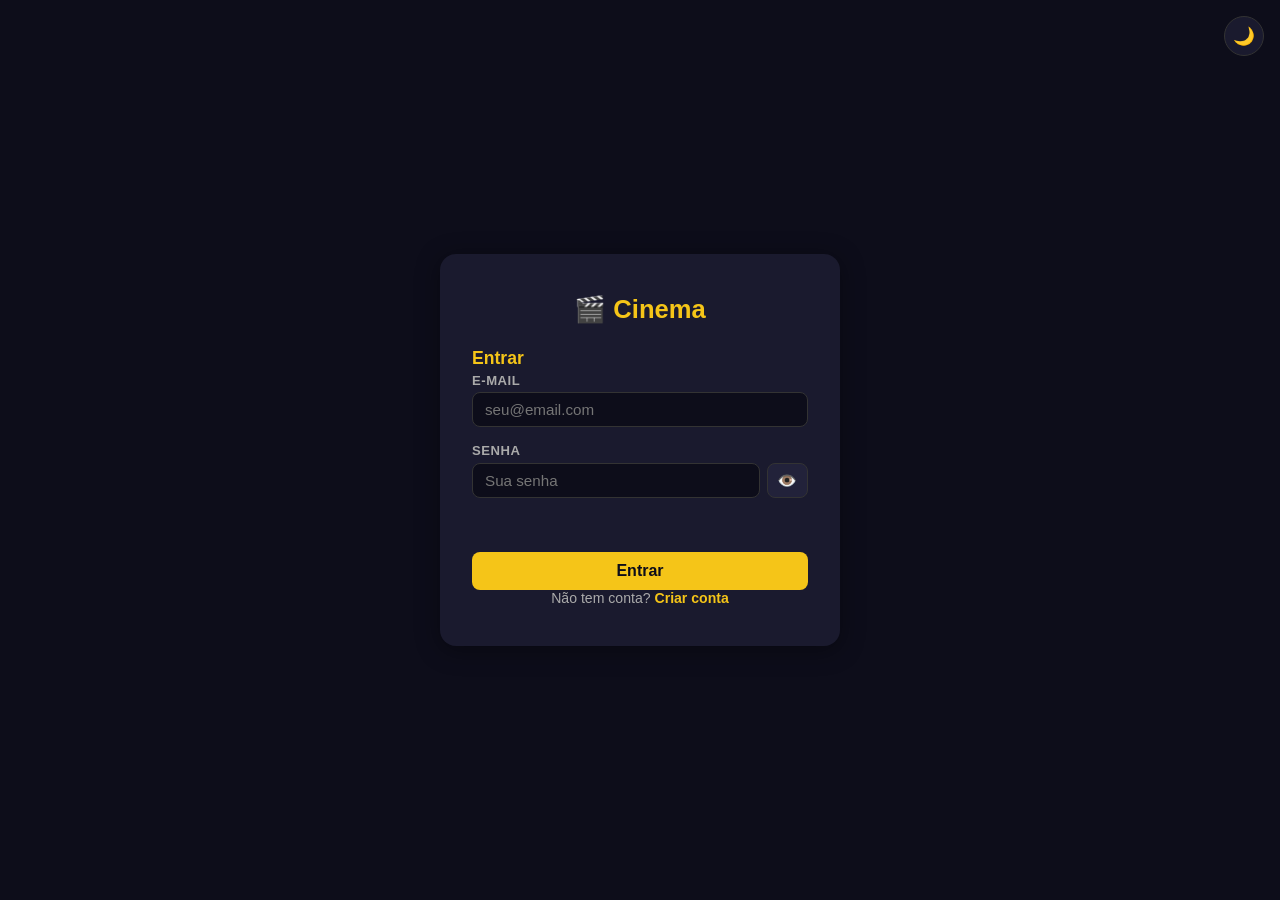
==== commit 8cbd3b9b: "feat: calendário customizado na seleção de data" ====
--- a/atividade 13/index.html
+++ b/atividade 13/index.html
@@ -10,6 +10,12 @@
 
   <!-- Botão tema -->
   <button id="btn-tema" title="Alternar tema">🌙</button>
+
+  <!-- Header com usuário logado -->
+  <div class="user-bar">
+    <span id="user-nome"></span>
+    <button id="btn-logout">Sair</button>
+  </div>
 
   <h1>🎬 Cinema — Reserva de Ingressos</h1>
 
@@ -30,9 +36,15 @@
         <option value="Alien: Romulus">Alien: Romulus</option>
       </select>
     </div>
-    <div class="form-group">
-      <label for="data">Data da Sessão</label>
-      <input type="date" id="data" required />
+    <div class="form-group" style="position:relative">
+      <label>Data da Sessão</label>
+      <!-- Campo exibido ao usuário — somente leitura, abre o calendário ao clicar -->
+      <input type="text" id="data-display" placeholder="Selecione uma data" readonly
+             class="input-cal" autocomplete="off" required />
+      <!-- Campo oculto que guarda o valor real no formato YYYY-MM-DD -->
+      <input type="hidden" id="data" />
+      <!-- Calendário customizado -->
+      <div id="calendario" class="calendario hidden"></div>
     </div>
     <div class="form-group">
       <label for="horario">Horário</label>
--- a/atividade 13/style.css
+++ b/atividade 13/style.css
@@ -46,6 +46,30 @@
 h1 { text-align: center; color: var(--accent); font-size: 1.8rem; }
 h2 { font-size: 1.1rem; color: var(--accent); margin-bottom: 0.75rem; }
 
+/* ===== USER BAR ===== */
+.user-bar {
+  display: flex;
+  justify-content: flex-end;
+  align-items: center;
+  gap: 0.75rem;
+  font-size: 0.88rem;
+  color: var(--muted);
+}
+
+#user-nome { font-weight: 600; color: var(--accent); }
+
+#btn-logout {
+  padding: 0.3rem 0.8rem;
+  background: var(--surface2);
+  border: 1px solid var(--border);
+  border-radius: 8px;
+  color: var(--text);
+  font-size: 0.82rem;
+  cursor: pointer;
+  transition: background 0.2s;
+}
+#btn-logout:hover { background: #e53935; color: #fff; border-color: #e53935; }
+
 /* ===== BOTÃO TEMA ===== */
 #btn-tema {
   position: fixed;
@@ -166,6 +190,97 @@
   line-height: 1;
   padding: 0;
 }
+
+/* ===== CALENDÁRIO CUSTOMIZADO ===== */
+.input-cal { cursor: pointer; }
+
+.calendario {
+  position: absolute;
+  top: calc(100% + 6px);
+  left: 0;
+  z-index: 300;
+  background: var(--surface);
+  border: 1px solid var(--accent);
+  border-radius: 12px;
+  padding: 1rem;
+  width: 280px;
+  box-shadow: 0 4px 20px var(--shadow);
+  user-select: none;
+}
+
+.cal-header {
+  display: flex;
+  align-items: center;
+  justify-content: space-between;
+  margin-bottom: 0.75rem;
+}
+
+.cal-header span {
+  font-weight: 700;
+  font-size: 0.95rem;
+  color: var(--accent);
+}
+
+.cal-nav {
+  background: none;
+  border: none;
+  color: var(--accent);
+  font-size: 1.1rem;
+  cursor: pointer;
+  padding: 0 0.4rem;
+  border-radius: 6px;
+  transition: background 0.15s;
+}
+.cal-nav:hover { background: var(--surface2); }
+
+.cal-grid {
+  display: grid;
+  grid-template-columns: repeat(7, 1fr);
+  gap: 2px;
+}
+
+.cal-dia-semana {
+  text-align: center;
+  font-size: 0.72rem;
+  font-weight: 700;
+  color: var(--muted);
+  padding: 0.2rem 0;
+}
+
+.cal-dia {
+  text-align: center;
+  padding: 0.35rem 0;
+  border-radius: 6px;
+  font-size: 0.82rem;
+  cursor: pointer;
+  transition: background 0.15s, color 0.15s;
+  border: none;
+  background: none;
+  color: var(--text);
+}
+
+.cal-dia:hover:not(.cal-vazio):not(.cal-passado) {
+  background: var(--surface2);
+}
+
+.cal-dia.cal-hoje {
+  border: 1px solid var(--accent);
+  color: var(--accent);
+  font-weight: 700;
+}
+
+.cal-dia.cal-selecionado {
+  background: var(--accent);
+  color: #0d0d1a;
+  font-weight: 700;
+}
+
+.cal-dia.cal-passado {
+  color: var(--border);
+  cursor: not-allowed;
+}
+
+.cal-dia.cal-vazio { cursor: default; }
 
 /* ===== MAPA ===== */
 .mapa-wrapper {
